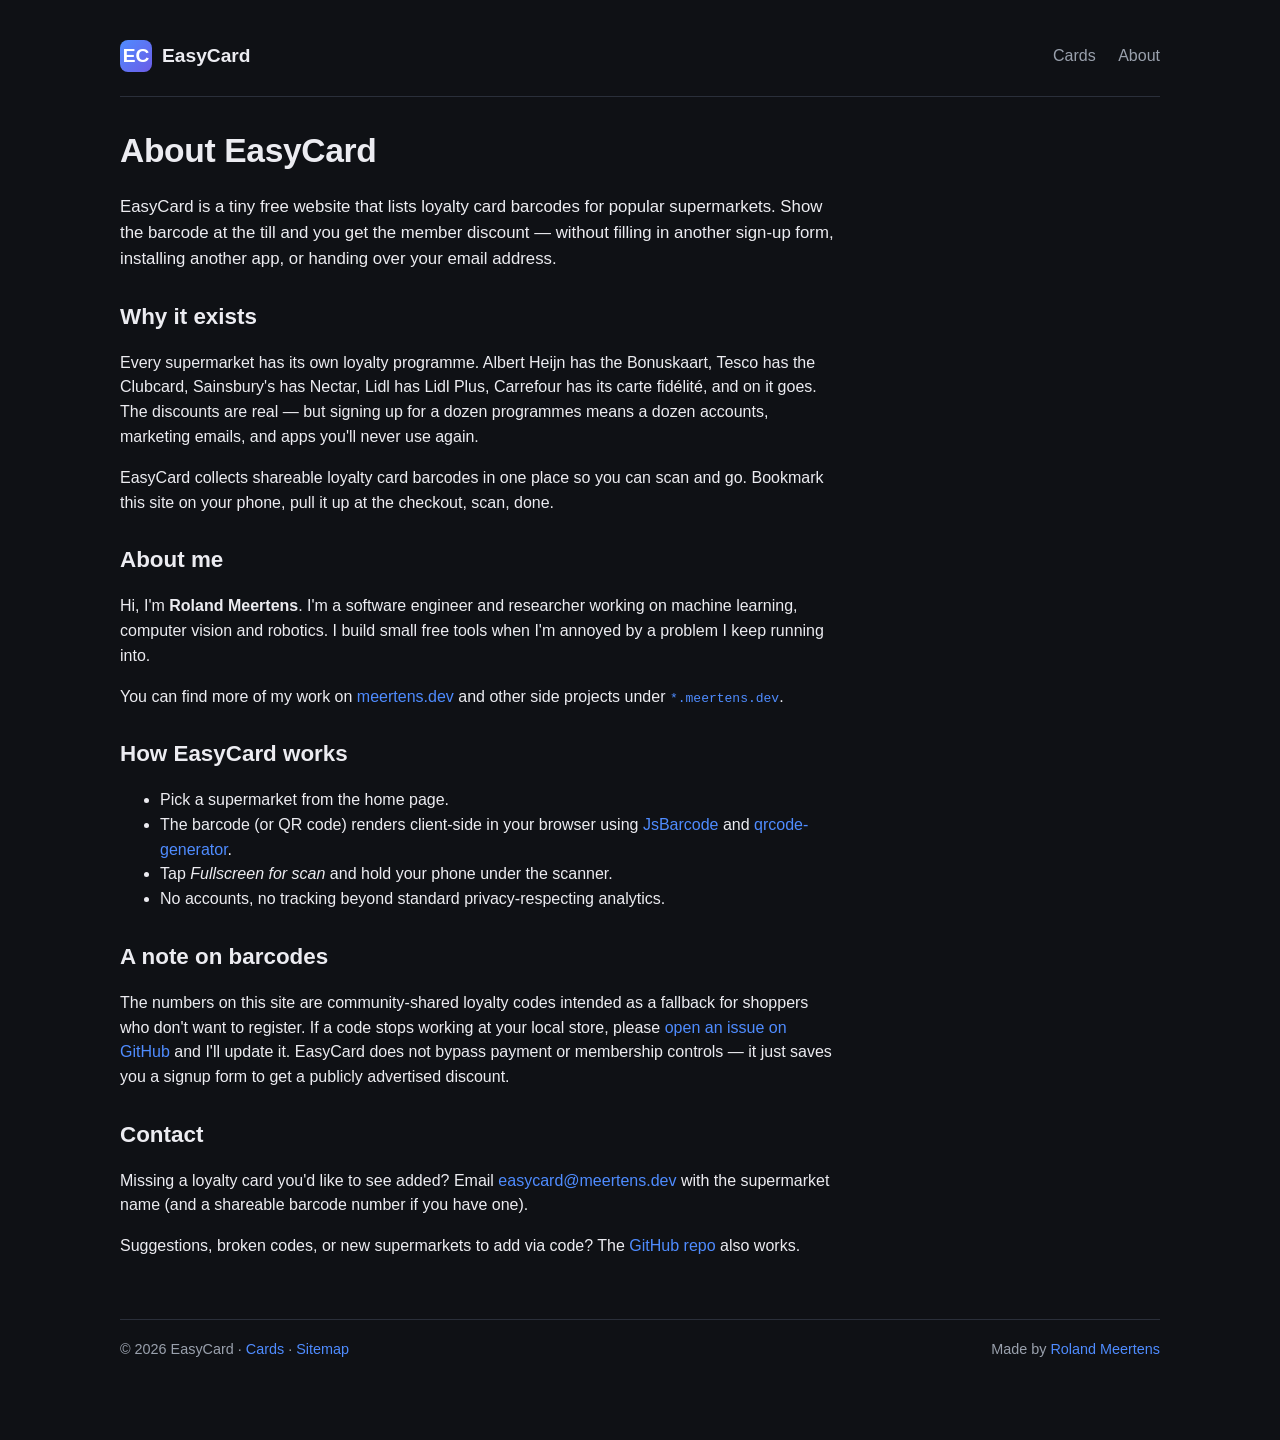
==== about.html @ 3873f0d8 "Add Co-op Membership QR card The Co-op loyalty card uses a QR code rather than a 1D barcode. Added a" ====
<!doctype html>
<html lang="en">
<head>
  <meta charset="utf-8" />
  <meta name="viewport" content="width=device-width, initial-scale=1" />
  <title>About — EasyCard by Roland Meertens</title>
  <meta name="description" content="EasyCard is a free site by Roland Meertens that shares loyalty card barcodes for supermarkets like Albert Heijn, Tesco, Sainsbury's and Lidl, so you get member discounts without signing up." />
  <meta name="theme-color" content="#0f1115" />
  <link rel="canonical" href="https://easycard.meertens.dev/about.html" />
  <link rel="sitemap" type="application/xml" href="/sitemap.xml" />
  <meta property="og:title" content="About EasyCard — Roland Meertens" />
  <meta property="og:description" content="Why EasyCard exists and who made it." />
  <meta property="og:url" content="https://easycard.meertens.dev/about.html" />
  <meta property="og:type" content="website" />
  <link rel="stylesheet" href="style.css" />
  <!-- Google tag (gtag.js) -->
  <script async src="https://www.googletagmanager.com/gtag/js?id=G-XXWYNZC7YH"></script>
  <script>
    window.dataLayer = window.dataLayer || [];
    function gtag(){dataLayer.push(arguments);}
    gtag('js', new Date());
    gtag('config', 'G-XXWYNZC7YH');
  </script>
  <script type="application/ld+json">
  {
    "@context": "https://schema.org",
    "@type": "Person",
    "name": "Roland Meertens",
    "url": "https://meertens.dev",
    "sameAs": [
      "https://easycard.meertens.dev",
      "https://citytours.meertens.dev"
    ],
    "jobTitle": "Software engineer & researcher",
    "knowsAbout": ["machine learning", "computer vision", "robotics"]
  }
  </script>
</head>
<body>
  <div class="container">
    <header class="site-header">
      <a class="logo" href="/">
        <span class="badge">EC</span>
        <span>EasyCard</span>
      </a>
      <nav class="site-nav">
        <a href="/">Cards</a>
        <a href="/about.html">About</a>
      </nav>
    </header>

    <h1>About EasyCard</h1>
    <div class="about-content">
      <p class="lead">
        EasyCard is a tiny free website that lists loyalty card barcodes
        for popular supermarkets. Show the barcode at the till and you
        get the member discount — without filling in another sign-up form,
        installing another app, or handing over your email address.
      </p>

      <h2>Why it exists</h2>
      <p>
        Every supermarket has its own loyalty programme. Albert Heijn has
        the Bonuskaart, Tesco has the Clubcard, Sainsbury's has Nectar,
        Lidl has Lidl Plus, Carrefour has its carte fidélité, and on it
        goes. The discounts are real — but signing up for a dozen
        programmes means a dozen accounts, marketing emails, and apps
        you'll never use again.
      </p>
      <p>
        EasyCard collects shareable loyalty card barcodes in one place so
        you can scan and go. Bookmark this site on your phone, pull it
        up at the checkout, scan, done.
      </p>

      <h2>About me</h2>
      <p>
        Hi, I'm <strong>Roland Meertens</strong>. I'm a software
        engineer and researcher working on machine learning, computer
        vision and robotics. I build small free tools when I'm annoyed
        by a problem I keep running into.
      </p>
      <p>
        You can find more of my work on
        <a href="https://meertens.dev">meertens.dev</a> and other
        side projects under
        <a href="https://meertens.dev"><code>*.meertens.dev</code></a>.
      </p>

      <h2>How EasyCard works</h2>
      <ul>
        <li>Pick a supermarket from the home page.</li>
        <li>The barcode (or QR code) renders client-side in your browser using <a href="https://github.com/lindell/JsBarcode">JsBarcode</a> and <a href="https://github.com/kazuhikoarase/qrcode-generator">qrcode-generator</a>.</li>
        <li>Tap <em>Fullscreen for scan</em> and hold your phone under the scanner.</li>
        <li>No accounts, no tracking beyond standard privacy-respecting analytics.</li>
      </ul>

      <h2>A note on barcodes</h2>
      <p>
        The numbers on this site are community-shared loyalty codes
        intended as a fallback for shoppers who don't want to register.
        If a code stops working at your local store, please
        <a href="https://github.com/rmeertens/easycard/issues">open an
        issue on GitHub</a> and I'll update it. EasyCard does not
        bypass payment or membership controls — it just saves you a
        signup form to get a publicly advertised discount.
      </p>

      <h2>Contact</h2>
      <p>
        Missing a loyalty card you'd like to see added? Email
        <a href="mailto:easycard@meertens.dev">easycard@meertens.dev</a>
        with the supermarket name (and a shareable barcode number if you
        have one).
      </p>
      <p>
        Suggestions, broken codes, or new supermarkets to add via code?
        The <a href="https://github.com/rmeertens/easycard">GitHub repo</a>
        also works.
      </p>
    </div>

    <footer>
      <span>© <span id="year"></span> EasyCard · <a href="/">Cards</a> · <a href="/sitemap.xml">Sitemap</a></span>
      <span>Made by <a href="https://meertens.dev">Roland Meertens</a></span>
    </footer>
  </div>
  <script>
    document.getElementById('year').textContent = new Date().getFullYear();
  </script>
</body>
</html>
---- style.css ----
:root {
  --bg: #0f1115;
  --panel: #181b22;
  --panel-2: #20242d;
  --text: #ececf1;
  --muted: #9aa1ad;
  --accent: #4f8cff;
  --border: #2a2f3a;
  --shadow: 0 6px 20px rgba(0, 0, 0, 0.35);
  --radius: 14px;
}

* { box-sizing: border-box; }

html, body {
  margin: 0;
  padding: 0;
  background: var(--bg);
  color: var(--text);
  font-family: -apple-system, BlinkMacSystemFont, "Segoe UI", Roboto, Inter, sans-serif;
  line-height: 1.55;
  -webkit-font-smoothing: antialiased;
}

a { color: var(--accent); text-decoration: none; }
a:hover { text-decoration: underline; }

.container {
  max-width: 1080px;
  margin: 0 auto;
  padding: 24px 20px 80px;
}

header.site-header {
  display: flex;
  align-items: center;
  justify-content: space-between;
  padding: 16px 0 24px;
  border-bottom: 1px solid var(--border);
  margin-bottom: 28px;
  flex-wrap: wrap;
  gap: 12px;
}

.logo {
  display: flex;
  align-items: center;
  gap: 10px;
  font-weight: 700;
  font-size: 1.2rem;
  color: var(--text);
}

.logo .badge {
  width: 32px; height: 32px; border-radius: 8px;
  background: linear-gradient(135deg, #4f8cff, #6c5ce7);
  display: inline-flex; align-items: center; justify-content: center;
  color: white; font-weight: 800;
}

nav.site-nav a {
  margin-left: 18px;
  color: var(--muted);
  font-weight: 500;
}
nav.site-nav a:hover { color: var(--text); text-decoration: none; }

h1 { font-size: 2.1rem; margin: 8px 0 6px; letter-spacing: -0.01em; }
h2 { font-size: 1.4rem; margin: 28px 0 12px; }
.lead { color: var(--muted); font-size: 1.05rem; max-width: 720px; }

.search-row {
  margin: 24px 0 8px;
}
.search-row input {
  width: 100%;
  padding: 12px 14px;
  border-radius: 10px;
  border: 1px solid var(--border);
  background: var(--panel);
  color: var(--text);
  font-size: 1rem;
}
.search-row input:focus { outline: none; border-color: var(--accent); }

.grid {
  display: grid;
  grid-template-columns: repeat(auto-fill, minmax(220px, 1fr));
  gap: 14px;
  margin-top: 14px;
}

.store-card {
  background: var(--panel);
  border: 1px solid var(--border);
  border-radius: var(--radius);
  padding: 16px;
  display: flex;
  flex-direction: column;
  gap: 6px;
  transition: transform .12s ease, border-color .12s ease, background .12s ease;
  cursor: pointer;
  color: var(--text);
}
.store-card:hover {
  transform: translateY(-2px);
  border-color: var(--accent);
  background: var(--panel-2);
  text-decoration: none;
}
.store-card .store-name {
  font-size: 1.1rem;
  font-weight: 700;
}
.store-card .store-program {
  color: var(--muted);
  font-size: 0.92rem;
}
.store-card .country {
  margin-top: 6px;
  font-size: 0.85rem;
  color: var(--muted);
}
.store-card .swatch {
  width: 40px; height: 6px; border-radius: 3px; margin-top: 8px;
}

.store-card .mini-barcode {
  margin-top: 12px;
  background: white;
  border-radius: 8px;
  padding: 8px 6px 4px;
}
.store-card .mini-barcode svg { display: block; width: 100%; height: auto; }
.store-card .mini-barcode.qr { display: flex; justify-content: center; padding: 8px; }
.store-card .mini-barcode.qr svg { width: auto; height: 96px; }

.card-panel {
  background: var(--panel);
  border: 1px solid var(--border);
  border-radius: var(--radius);
  padding: 22px;
  box-shadow: var(--shadow);
}

.barcode-stage {
  background: white;
  border-radius: 12px;
  padding: 24px 16px;
  text-align: center;
  margin: 18px 0 10px;
}
.barcode-stage svg { max-width: 100%; height: auto; }
.barcode-stage.qr svg { width: 220px; max-width: 80%; }

.code-text {
  font-family: ui-monospace, SFMono-Regular, Menlo, monospace;
  font-size: 1.1rem;
  letter-spacing: 0.06em;
  color: var(--text);
  background: var(--panel-2);
  padding: 10px 14px;
  border-radius: 8px;
  display: inline-block;
  border: 1px solid var(--border);
}

.actions { display: flex; gap: 10px; margin-top: 12px; flex-wrap: wrap; }
.btn {
  display: inline-flex;
  align-items: center;
  gap: 8px;
  padding: 10px 14px;
  border-radius: 10px;
  border: 1px solid var(--border);
  background: var(--panel-2);
  color: var(--text);
  font-weight: 600;
  cursor: pointer;
  font-size: 0.95rem;
}
.btn:hover { border-color: var(--accent); text-decoration: none; }
.btn.primary { background: var(--accent); border-color: var(--accent); color: white; }
.btn.primary:hover { background: #3a78ee; }

.notice {
  background: rgba(79, 140, 255, 0.08);
  border: 1px solid rgba(79, 140, 255, 0.25);
  color: var(--text);
  padding: 12px 14px;
  border-radius: 10px;
  font-size: 0.92rem;
}

footer {
  margin-top: 60px;
  padding-top: 18px;
  border-top: 1px solid var(--border);
  color: var(--muted);
  font-size: 0.9rem;
  display: flex;
  justify-content: space-between;
  flex-wrap: wrap;
  gap: 8px;
}

.about-content p { color: var(--text); max-width: 720px; }
.about-content ul { color: var(--text); max-width: 720px; }

.kbd {
  background: var(--panel-2);
  border: 1px solid var(--border);
  border-radius: 4px;
  padding: 1px 6px;
  font-family: ui-monospace, monospace;
  font-size: 0.85em;
}

.back-link {
  display: inline-flex;
  align-items: center;
  gap: 6px;
  color: var(--muted);
  margin-bottom: 8px;
}
.back-link:hover { color: var(--text); text-decoration: none; }

.scan-overlay {
  position: fixed;
  inset: 0;
  background: white;
  z-index: 9999;
  display: flex;
  flex-direction: column;
  align-items: center;
  justify-content: center;
  padding: 24px;
  cursor: pointer;
}
.scan-overlay svg { max-width: 96vw; max-height: 60vh; height: auto; }
.scan-overlay .scan-hint {
  position: absolute;
  bottom: 20px;
  left: 0; right: 0;
  text-align: center;
  color: #444;
  font-size: 0.9rem;
}
.scan-overlay.rotated svg {
  transform: rotate(90deg);
  max-width: 60vh;
  max-height: 96vw;
}

@media (max-width: 540px) {
  h1 { font-size: 1.6rem; }
  nav.site-nav a { margin-left: 12px; font-size: 0.95rem; }
}
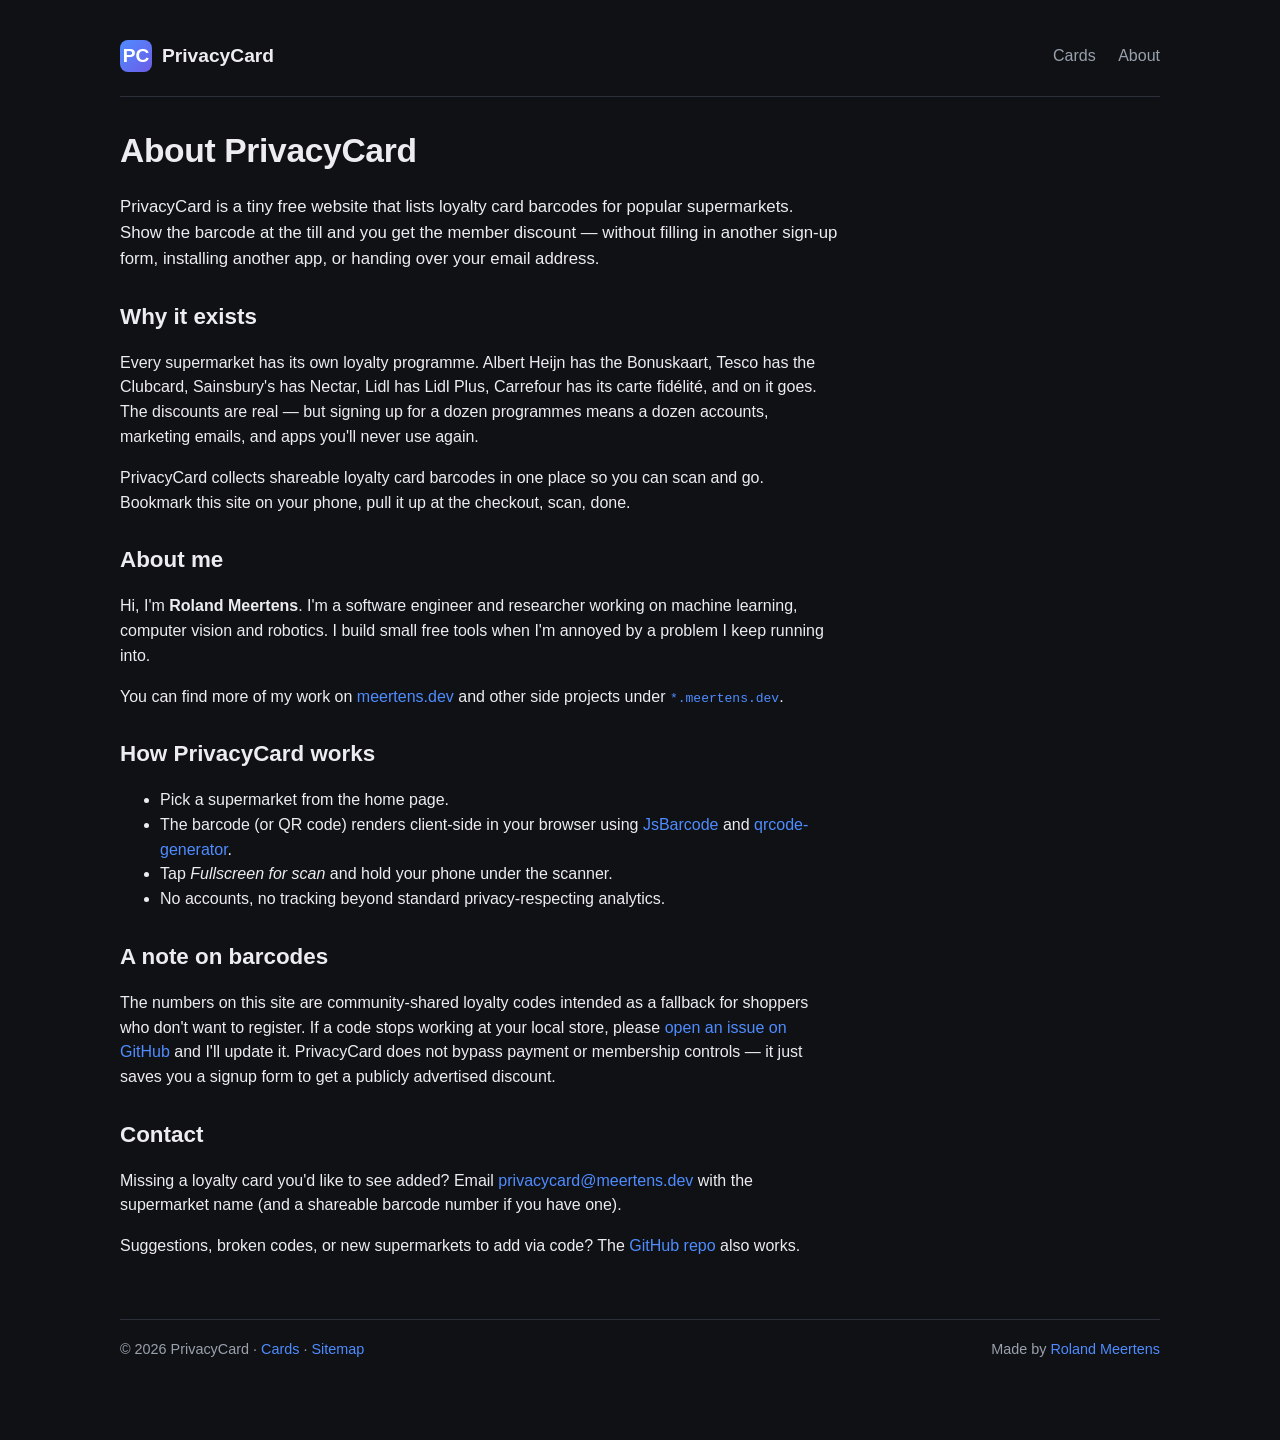
==== commit 6b8854b0: "Rename project to PrivacyCard (privacycard.meertens.dev) Update branding, titles, CNAME, sitemap, ro" ====
--- a/about.html
+++ b/about.html
@@ -3,14 +3,14 @@
 <head>
   <meta charset="utf-8" />
   <meta name="viewport" content="width=device-width, initial-scale=1" />
-  <title>About — EasyCard by Roland Meertens</title>
-  <meta name="description" content="EasyCard is a free site by Roland Meertens that shares loyalty card barcodes for supermarkets like Albert Heijn, Tesco, Sainsbury's and Lidl, so you get member discounts without signing up." />
+  <title>About — PrivacyCard by Roland Meertens</title>
+  <meta name="description" content="PrivacyCard is a free site by Roland Meertens that shares loyalty card barcodes for supermarkets like Albert Heijn, Tesco, Sainsbury's and Lidl, so you get member discounts without signing up." />
   <meta name="theme-color" content="#0f1115" />
-  <link rel="canonical" href="https://easycard.meertens.dev/about.html" />
+  <link rel="canonical" href="https://privacycard.meertens.dev/about.html" />
   <link rel="sitemap" type="application/xml" href="/sitemap.xml" />
-  <meta property="og:title" content="About EasyCard — Roland Meertens" />
-  <meta property="og:description" content="Why EasyCard exists and who made it." />
-  <meta property="og:url" content="https://easycard.meertens.dev/about.html" />
+  <meta property="og:title" content="About PrivacyCard — Roland Meertens" />
+  <meta property="og:description" content="Why PrivacyCard exists and who made it." />
+  <meta property="og:url" content="https://privacycard.meertens.dev/about.html" />
   <meta property="og:type" content="website" />
   <link rel="stylesheet" href="style.css" />
   <!-- Google tag (gtag.js) -->
@@ -28,7 +28,7 @@
     "name": "Roland Meertens",
     "url": "https://meertens.dev",
     "sameAs": [
-      "https://easycard.meertens.dev",
+      "https://privacycard.meertens.dev",
       "https://citytours.meertens.dev"
     ],
     "jobTitle": "Software engineer & researcher",
@@ -40,8 +40,8 @@
   <div class="container">
     <header class="site-header">
       <a class="logo" href="/">
-        <span class="badge">EC</span>
-        <span>EasyCard</span>
+        <span class="badge">PC</span>
+        <span>PrivacyCard</span>
       </a>
       <nav class="site-nav">
         <a href="/">Cards</a>
@@ -49,10 +49,10 @@
       </nav>
     </header>
 
-    <h1>About EasyCard</h1>
+    <h1>About PrivacyCard</h1>
     <div class="about-content">
       <p class="lead">
-        EasyCard is a tiny free website that lists loyalty card barcodes
+        PrivacyCard is a tiny free website that lists loyalty card barcodes
         for popular supermarkets. Show the barcode at the till and you
         get the member discount — without filling in another sign-up form,
         installing another app, or handing over your email address.
@@ -68,7 +68,7 @@
         you'll never use again.
       </p>
       <p>
-        EasyCard collects shareable loyalty card barcodes in one place so
+        PrivacyCard collects shareable loyalty card barcodes in one place so
         you can scan and go. Bookmark this site on your phone, pull it
         up at the checkout, scan, done.
       </p>
@@ -87,7 +87,7 @@
         <a href="https://meertens.dev"><code>*.meertens.dev</code></a>.
       </p>
 
-      <h2>How EasyCard works</h2>
+      <h2>How PrivacyCard works</h2>
       <ul>
         <li>Pick a supermarket from the home page.</li>
         <li>The barcode (or QR code) renders client-side in your browser using <a href="https://github.com/lindell/JsBarcode">JsBarcode</a> and <a href="https://github.com/kazuhikoarase/qrcode-generator">qrcode-generator</a>.</li>
@@ -101,7 +101,7 @@
         intended as a fallback for shoppers who don't want to register.
         If a code stops working at your local store, please
         <a href="https://github.com/rmeertens/easycard/issues">open an
-        issue on GitHub</a> and I'll update it. EasyCard does not
+        issue on GitHub</a> and I'll update it. PrivacyCard does not
         bypass payment or membership controls — it just saves you a
         signup form to get a publicly advertised discount.
       </p>
@@ -109,7 +109,7 @@
       <h2>Contact</h2>
       <p>
         Missing a loyalty card you'd like to see added? Email
-        <a href="mailto:easycard@meertens.dev">easycard@meertens.dev</a>
+        <a href="mailto:privacycard@meertens.dev">privacycard@meertens.dev</a>
         with the supermarket name (and a shareable barcode number if you
         have one).
       </p>
@@ -121,7 +121,7 @@
     </div>
 
     <footer>
-      <span>© <span id="year"></span> EasyCard · <a href="/">Cards</a> · <a href="/sitemap.xml">Sitemap</a></span>
+      <span>© <span id="year"></span> PrivacyCard · <a href="/">Cards</a> · <a href="/sitemap.xml">Sitemap</a></span>
       <span>Made by <a href="https://meertens.dev">Roland Meertens</a></span>
     </footer>
   </div>
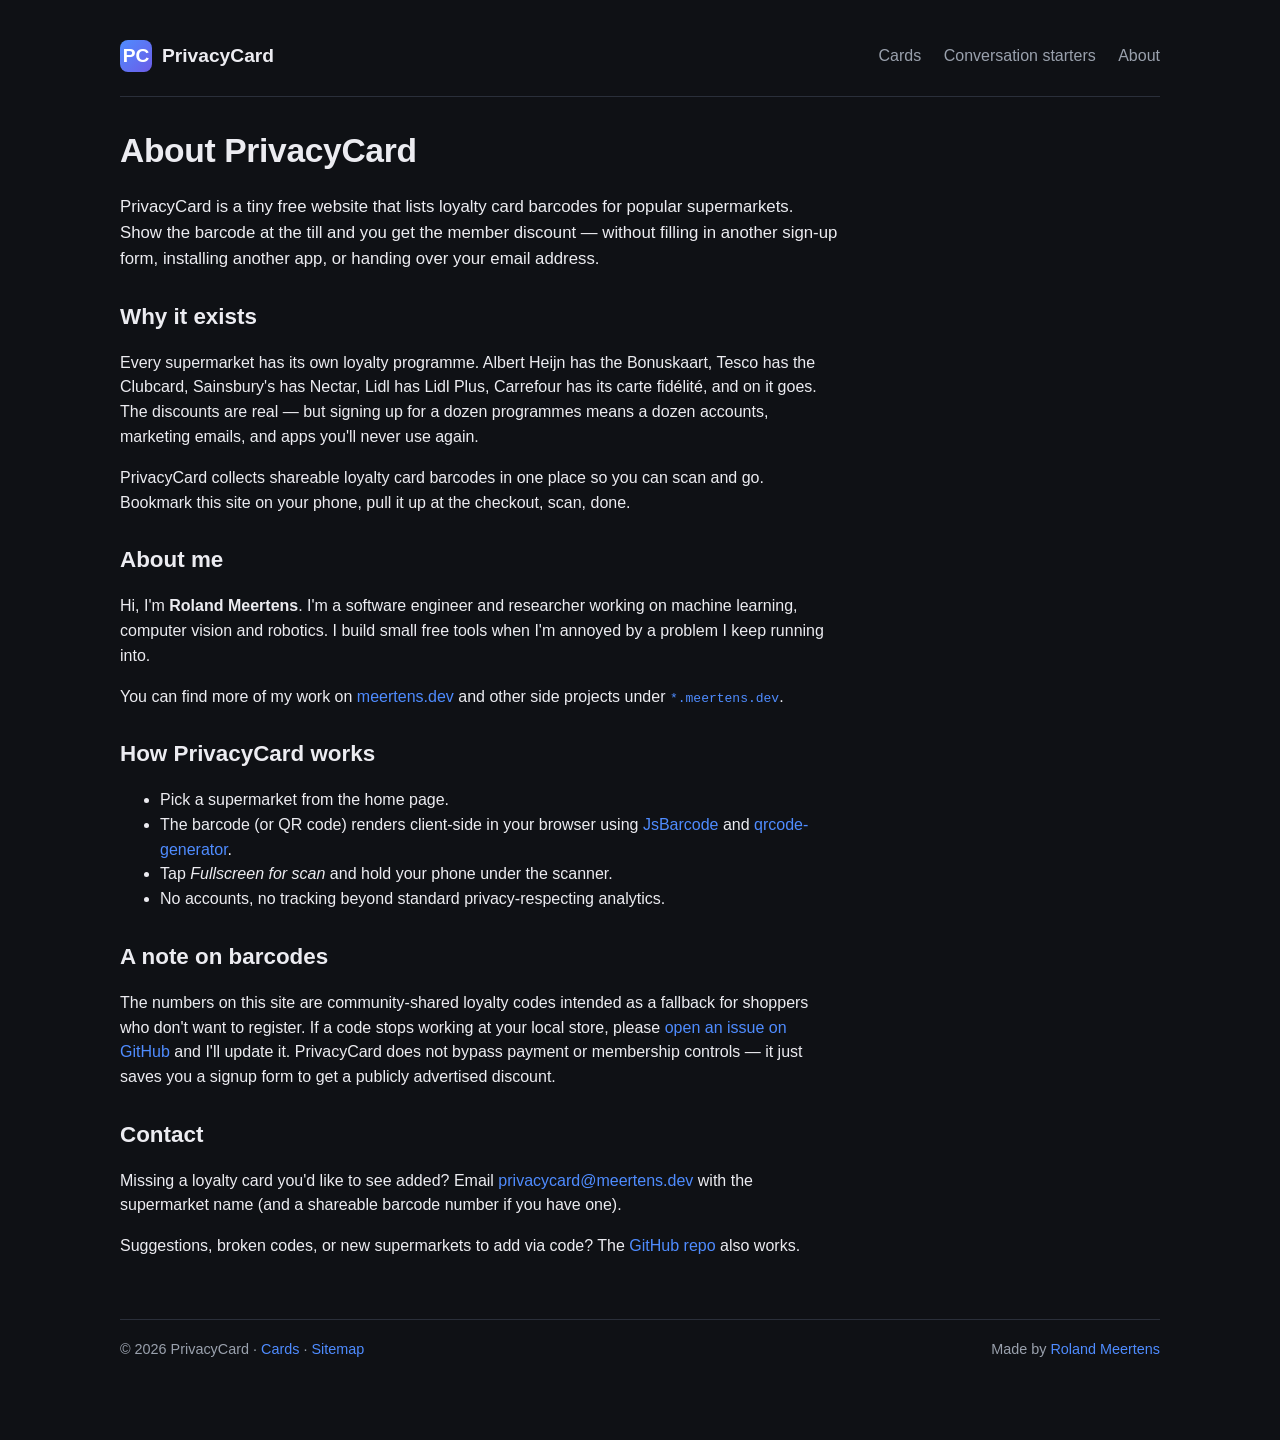
==== commit 2a9a794a: "Add Conversation starters page with progressive hints New conversation.html lets learners pick a que" ====
--- a/about.html
+++ b/about.html
@@ -45,6 +45,7 @@
       </a>
       <nav class="site-nav">
         <a href="/">Cards</a>
+        <a href="/conversation.html">Conversation starters</a>
         <a href="/about.html">About</a>
       </nav>
     </header>
--- a/style.css
+++ b/style.css
@@ -11,6 +11,7 @@
 }
 
 * { box-sizing: border-box; }
+[hidden] { display: none !important; }
 
 html, body {
   margin: 0;
@@ -256,3 +257,91 @@
   h1 { font-size: 1.6rem; }
   nav.site-nav a { margin-left: 12px; font-size: 0.95rem; }
 }
+
+/* ─── Conversation starters ─────────────────────────────────────── */
+.starter-toolbar {
+  display: flex;
+  justify-content: space-between;
+  align-items: center;
+  flex-wrap: wrap;
+  gap: 10px;
+  margin: 24px 0 16px;
+}
+.lang-toggle { display: flex; gap: 8px; flex-wrap: wrap; }
+
+.starters { display: flex; flex-direction: column; gap: 16px; }
+.starter { scroll-margin-top: 20px; }
+.starter.flash { animation: starter-flash 1.2s ease; }
+@keyframes starter-flash {
+  0% { border-color: var(--accent); box-shadow: 0 0 0 3px rgba(79, 140, 255, 0.35); }
+  100% { border-color: var(--border); box-shadow: var(--shadow); }
+}
+.starter-q { margin: 0; font-size: 1.3rem; }
+.starter-en { margin: 4px 0 0; color: var(--muted); font-size: 0.95rem; }
+
+.starter-answer {
+  width: 100%;
+  margin-top: 14px;
+  padding: 12px 14px;
+  border-radius: 10px;
+  border: 1px solid var(--border);
+  background: var(--panel-2);
+  color: var(--text);
+  font: inherit;
+  font-size: 1rem;
+  resize: vertical;
+  min-height: 84px;
+}
+.starter-answer:focus { outline: none; border-color: var(--accent); }
+.starter-meta { color: var(--muted); font-size: 0.85rem; margin-top: 4px; text-align: right; }
+
+.hints { display: flex; flex-direction: column; gap: 10px; margin-top: 10px; }
+.hint {
+  background: rgba(79, 140, 255, 0.06);
+  border: 1px solid rgba(79, 140, 255, 0.22);
+  border-radius: 10px;
+  padding: 12px 14px;
+}
+.hint-label {
+  font-size: 0.78rem;
+  font-weight: 700;
+  text-transform: uppercase;
+  letter-spacing: 0.06em;
+  color: var(--accent);
+}
+.hint-title { font-weight: 700; margin-top: 4px; }
+.hint-text { margin: 4px 0 8px; color: var(--text); font-size: 0.95rem; }
+
+.chips { display: flex; flex-wrap: wrap; gap: 8px; margin-top: 8px; }
+.chip {
+  display: inline-flex;
+  flex-direction: column;
+  align-items: flex-start;
+  padding: 6px 10px;
+  border-radius: 8px;
+  border: 1px solid var(--border);
+  background: var(--panel-2);
+  color: var(--text);
+  font: inherit;
+  font-size: 0.95rem;
+  cursor: pointer;
+  text-align: left;
+}
+.chip:hover, .hint-sentence:hover { border-color: var(--accent); }
+.gloss { color: var(--muted); font-size: 0.8rem; }
+
+.hint-sentences { list-style: none; margin: 8px 0 0; padding: 0; display: flex; flex-direction: column; gap: 8px; }
+.hint-sentences li { display: flex; flex-direction: column; gap: 2px; }
+.hint-sentence {
+  align-self: flex-start;
+  padding: 6px 10px;
+  border-radius: 8px;
+  border: 1px solid var(--border);
+  background: var(--panel-2);
+  color: var(--text);
+  font: inherit;
+  font-size: 0.95rem;
+  cursor: pointer;
+  text-align: left;
+}
+.hint-sentences .gloss { padding-left: 10px; }
